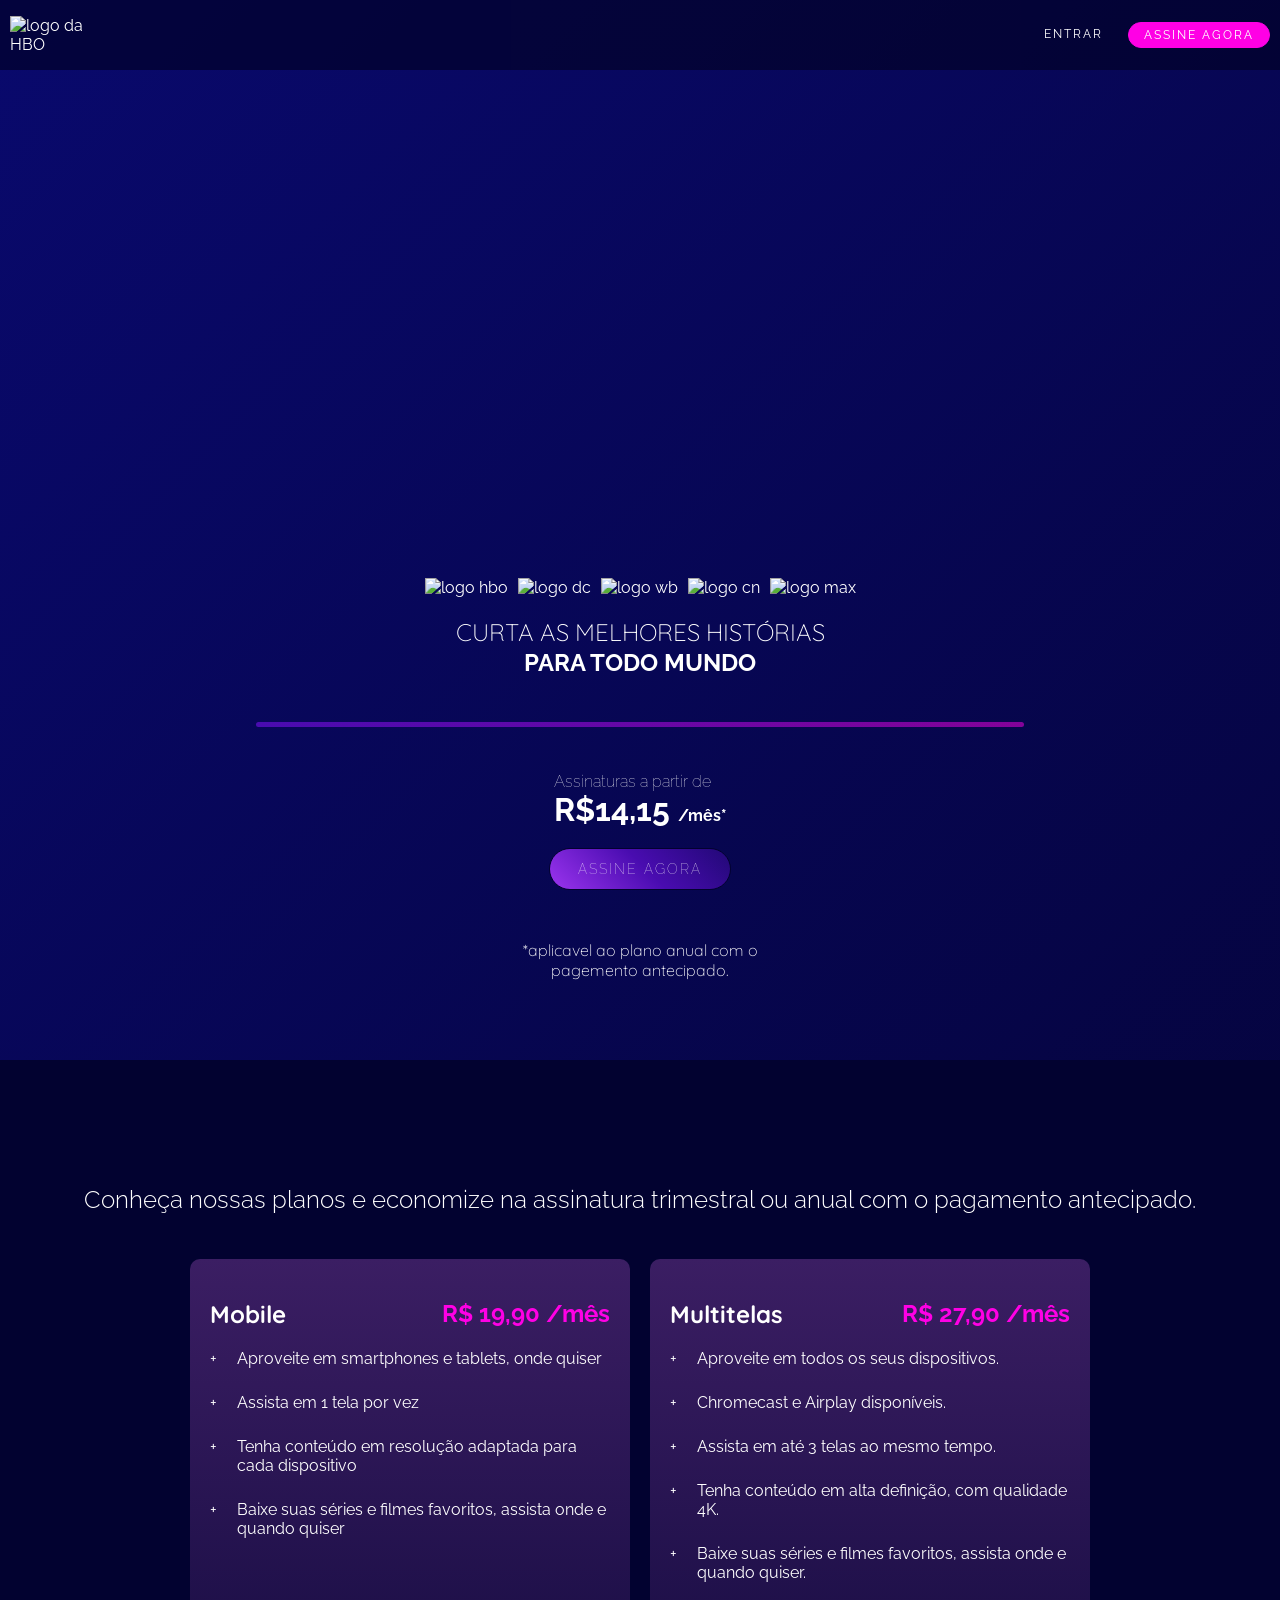
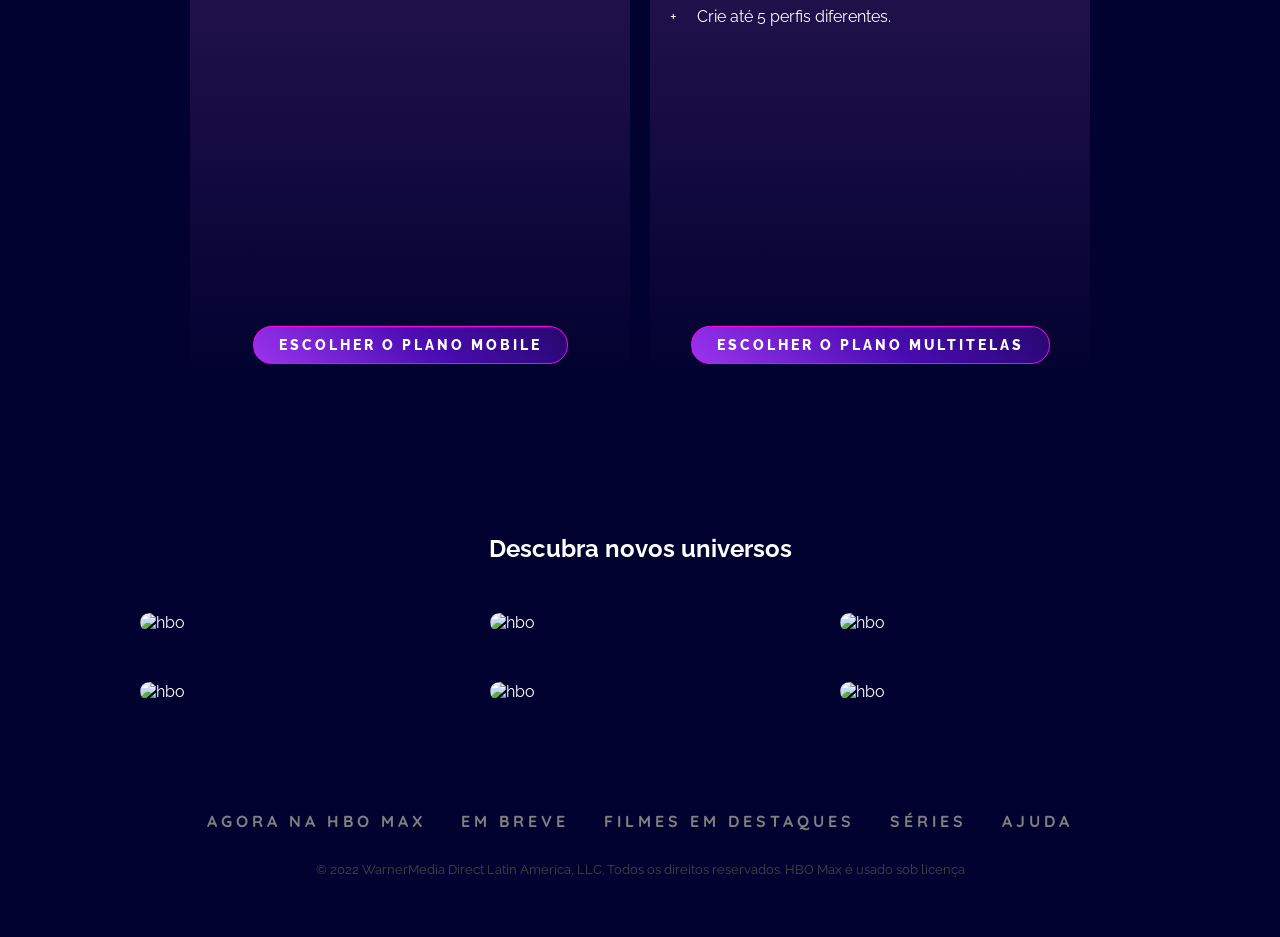
==== index.html @ 1f4e2efd "hbo-desktop version concluindo a primeira versão desktop" ====
<!-- TODO -->
<!DOCTYPE html>
<html lang="pt-br">

<head>
    <meta charset="UTF-8">
    <meta name="viewport" content="width=device-width, initial-scale=1.0">
    <title>Projeto</title>
    <link rel="stylesheet" href="assets/css/style.css">
</head>

<body>
    <header>
        <div class="header">
            <picture class="logo">
                <img src="assets/images/hbo-logo.svg" alt="logo da HBO">
            </picture>
            <div class="header-links">
                <a href="signIn.html" class="btn-header btn-geral">
                    Entrar
                </a>
                <a href="#assinar" class="btn-header btn-geral">
                    Assine Agora
                </a>
            </div>
        </div>
    </header>
    <main>
        <section>
            <div class="section-container section-first">
                <picture class="picture-demostration">
                    <img src="assets/images/hbo.png" alt="logo hbo">
                    <img src="assets/images/dc.png" alt="logo dc">
                    <img src="assets/images/wb.png" alt="logo wb">
                    <img src="assets/images/cartoon-network_neutral.png" alt="logo cn">
                    <img src="assets/images/max_originals.png" alt="logo max">
                </picture>
                <div class="text-first">
                    <h1 class="txt-first">
                        Curta as melhores histórias<br>
                        <span>
                            Para todo mundo
                        </span>
                    </h1>
                </div>
                <div class="bar"></div>
                <div class="prince-container">
                    <p class="prince-txt">
                        Assinaturas a partir de
                    </p>
                    <p class="prince-txt">
                        R$14,15 <span>/mês*</span>
                    </p>
                </div>

                <a href="#" class="btn-geral btn-section btn-section-first">
                    <span>Assine agora</span>
                </a>

                <div class="firstTerms-container">
                    <p class="firstTerms-text">
                        *aplicavel ao plano anual com o pagemento antecipado.
                    </p>
                </div>
            </div>
        </section>
        <!-- Secondary Section-->
        <section>
            <div class="section-container section-secondary bg">
                <div>
                    <h2 class="h2-aboutPlan">
                        Conheça nossas planos e economize na assinatura trimestral ou anual com o pagamento antecipado.
                    </h2>
                </div>
                <!--CARDY PRIMARY-->
                <div class="card-container">
                    <div class="card">
                        <div>
                            <div class="card-device">
                                <p class="txt-device">Mobile</p>
                                <p class="txt-value">R$ 19,90 /mês</p>
                            </div>
                            <div class="card-info">
                                <div class="txt-card">
                                    <p class="txt-benefits">+</p>
                                    <p class="txt-benefits">Aproveite em smartphones e tablets, onde quiser</p>
                                </div>
                                <div class="txt-card">
                                    <p class="txt-benefits">+</p>
                                    <p class="txt-benefits">Assista em 1 tela por vez</p>
                                </div>
                                <div class="txt-card">
                                    <p class="txt-benefits">+</p>
                                    <p class="txt-benefits">Tenha conteúdo em resolução adaptada para cada dispositivo
                                    </p>
                                </div>
                                <div class="txt-card">
                                    <p class="txt-benefits">+</p>
                                    <p class="txt-benefits">Baixe suas séries e filmes favoritos, assista onde e quando
                                        quiser
                                    </p>
                                </div>
                            </div>
                        </div>
                        <div class="btn-container">
                            <a href="#" class="btn-geral btn-section btn-plan">
                                <span>Escolher o plano mobile</span>
                            </a>
                        </div>
                    </div>
                    <!--CARD SECONDARY-->
                    <div class="card">
                        <div>
                            <div class="card-device">
                                <p class="txt-device">Multitelas</p>
                                <p class="txt-value">R$ 27,90 /mês</p>
                            </div>
                            <div class="card-info">
                                <div class="txt-card">
                                    <p class="txt-benefits">+</p>
                                    <p class="txt-benefits">Aproveite em todos os seus dispositivos.</p>
                                </div>
                                <div class="txt-card">
                                    <p class="txt-benefits">+</p>
                                    <p class="txt-benefits">Chromecast e Airplay disponíveis.</p>
                                </div>
                                <div class="txt-card">
                                    <p class="txt-benefits">+</p>
                                    <p class="txt-benefits">Assista em até 3 telas ao mesmo tempo.</p>
                                </div>
                                <div class="txt-card">
                                    <p class="txt-benefits">+</p>
                                    <p class="txt-benefits">Tenha conteúdo em alta definição, com qualidade 4K.</p>
                                </div>
                                <div class="txt-card">
                                    <p class="txt-benefits">+</p>
                                    <p class="txt-benefits">Baixe suas séries e filmes favoritos, assista onde e quando
                                        quiser.</p>
                                </div>
                                <div class="txt-card">
                                    <p class="txt-benefits">+</p>
                                    <p class="txt-benefits">Crie até 5 perfis diferentes.</p>
                                </div>
                            </div>
                        </div>
                        <div class="btn-container">
                            <a href="" class="btn-geral btn-section btn-plan">
                                <span>Escolher o plano multitelas</span>
                            </a>
                        </div>
                    </div>
                </div>
            </div>
        </section>
        <!--SECTION Tertiary-->
        <section>
            <div class="section-container section-tertiary bg">
                <div>
                    <h2>Descubra novos universos</h2>
                </div>
                <div class="cartas-container">
                    <picture class="container-img hbo-hover">
                        <img src="assets/images/hbo-default_0.webp" alt="hbo" class="img-defautl cartas-img ">
                        <img src="assets/images/hbo-hover_0.webp" alt="" class="hover-img cartas-img">
                    </picture>

                    <picture class="container-img hbo-hover">
                        <img src="assets/images/MAX-Default.webp" alt="hbo" class="img-defautl cartas-img ">
                        <img src="assets/images/MAX-Hover.webp" alt="" class="hover-img cartas-img">
                    </picture>

                    <picture class="container-img hbo-hover">
                        <img src="assets/images/DC_Default.webp" alt="hbo" class="img-defautl cartas-img ">
                        <img src="assets/images/DC-Hover.webp" alt="" class="hover-img cartas-img">
                    </picture>

                    <picture class="container-img hbo-hover">
                        <img src="assets/images/WB-Default.webp" alt="hbo" class="img-defautl cartas-img ">
                        <img src="assets/images/WB-Hover.webp" alt="" class="hover-img cartas-img">
                    </picture>

                    <picture class="container-img hbo-hover">
                        <img src="assets/images/CN-Default.webp" alt="hbo" class="img-defautl cartas-img ">
                        <img src="assets/images/CN-Hover.png" alt="" class="hover-img cartas-img">
                    </picture>
                    <picture class="container-img hbo-hover">
                        <img src="assets/images/UCL-Default.webp" alt="hbo" class="img-defautl cartas-img ">
                        <img src="assets/images/UCL-Hover.webp" alt="" class="hover-img cartas-img">
                    </picture>
                </div>
            </div>
        </section>
    </main>
    <footer class="bg">
        <div class="container-footer">
            <div class="nav-footer">
                <a href="https://www.hbomax.com/br/pt/sitemap" target="_blank">
                    <p class="txt-footer">
                        Agora na HBO MAX
                    </p>
                </a>
                <a href="" target="_blank">
                    <p class="txt-footer">
                        Em Breve
                    </p>
                </a>
                <a href="" target="_blank">
                    <p class="txt-footer">
                        Filmes Em Destaques
                    </p>
                </a>
                <a href="" target="_blank">
                    <p class="txt-footer">
                        Séries
                    </p>
                </a>
                <a href="https://help.hbomax.com/br" target="_blank">
                    <p class="txt-footer">
                        Ajuda
                    </p>
                </a>
            </div>
            <div class="container-coppy">
                <p class="txt-coppy">
                    © 2022 WarnerMedia Direct Latin America, LLC. Todos os direitos reservados. HBO Max é usado sob
                    licença
                </p>
            </div>
        </div>
        <div class="container-sociais">
            <img src="assets/images/fb_0.png" alt="">
            <img src="assets/images/twitter_0.png" alt="">
            <img src="assets/images/instagram_0.png" alt="">
            <img src="assets/images/youtube_0.png" alt="">
        </div>
    </footer>
</body>

</html>
---- assets/css/style.css ----
@import url('reset.css');
@import url('animation.css');

:root {
    --bg-black: #000;

}

body {
    margin: 0;
    min-height: 100vh;

    background: var(--primary-color);
}

header {
    position: fixed;
    z-index: 100;
    width: 100%;
    background: #020228af;
}

.header {
    height: 50px;
    display: flex;
    flex-direction: row;
    align-items: center;
    justify-content: space-between;

    margin: 10px;
}

.logo {
    width: 100px;
    height: 100%;
    display: flex;
    align-items: center;
    justify-content: center;


}

.header-links {
    display: flex;
    flex-direction: row;
    gap: 10px;
}

.btn-header {
    padding: 5px 15px;
    font-size: 12px;
    border-radius: 50px;

}

.btn-header:nth-of-type(1):hover {
    background: #fff;
    color: var(--primary-color);
    transition: .5s;
}

.btn-header:nth-of-type(2) {
    background: var(--secondary-color);
    border: 1px solid var(--secondary-color);
}

.btn-header:nth-of-type(2):hover {
    border: 1px solid #490cb0;
    background: transparent;

    transition: .5s;
}

/*
MAIN
*/
.section-container {
    display: flex;
    flex-direction: column;
    align-items: center;
    justify-content: center;
    gap: 20px;
    
    padding: 80px 0;
}

.section-first {
    height: 100vh;
    display: flex;
    flex-direction: column;
    align-items: center;
    justify-content: flex-end;

    background: var(--bg-color);
    background-size: 400% 400%;
    animation: bg-animation 10s alternate infinite;

    margin: 0 0 20px 0;
}

.picture-demostration {
    display: flex;
    flex-direction: row;
    align-items: center;
    gap: 10px;
}

.text-first {
    color: #fff;
    text-align: center;
    text-transform: uppercase;
}

.txt-first {
    font-weight: 100;
    font-family: "Quicksand", Arial, Helvetica, sans-serif;
}

.txt-first span {
    font-weight: 700;
}

.bar {
    width: 60vw;
    height: 5px;
    margin: 25px;

    border-radius: 50px;
    background: linear-gradient(to right, #490cb0, rgba(255, 0, 229, 0.5));
}

.prince-txt {
    font-weight: 100;
}

.prince-txt:nth-of-type(2) {
    font-weight: 700;
    font-size: 2em;
}

.prince-txt span {
    font-size: 1rem;
}

.btn-section-first {
    height: 30px;
    width: 160px;
    padding: 5px 10px;
    display: flex;
    align-items: center;
    justify-content: center;

    border: 1px solid var(--primary-color);
}

.firstTerms-text {
    width: 300px;
    margin-top: 30px;

    font-family: "Quicksand";
    text-align: center;
    font-weight: 100;
}

/*
SEGUNDA SECTION
*/

.section-secondary {
    display: flex;
    flex-direction: column;
    background: url(../images/background-movies-series.png);
    background-size: 180%;
}

.h2-aboutPlan {
    margin: 25px 0;
    text-align: center;
    font-size: 1.5rem;
    font-weight: 300;
}

.card-container {
    display: flex;
    flex-direction: row;
    justify-content: center;
    align-items: center;
    gap: 20px;
    width: 100%;
}

.card {
    background: var(--card-bg-color);
    border-radius: 10px;
    width: 400px;
    height: 75vh;
    padding: 20px;

    display: flex;
    flex-direction: column;
    justify-content: space-between;
    gap: 40px;
}

.card-device {
    display: flex;
    flex-direction: row;
    justify-content: space-between;

    font-size: 1.5rem;
    margin: 20px 0;
}

.card-info {
    display: flex;
    flex-direction: column;
    justify-content: space-between;
    gap: 25px;
}

.txt-device {
    font-family: var(--secondary-font);
    font-weight: 700;
}

.txt-value {
    color: var(--secondary-color);
    font-weight: 700;
}

.txt-card {
    display: flex;
    gap: 20px;
}

.btn-container {
    align-self: center;
}

.btn-plan {
    padding: 10px 25px;
    border: 1px solid var(--secondary-color);



    text-align: center;
}

.btn-plan {
    padding: 10px 25px;
    border: 1px solid var(--secondary-color);
    font-weight: 800;
    font-size: 14px;
    text-align: center;
    letter-spacing: 3px;
    text-transform: uppercase;
}
/*
Terceira Section
*/
.section-tertiary{
    overflow: hidden;
}
.cartas-container{
    display: grid;
    grid-template-columns: repeat(3, 1fr);
    grid-template-rows: 1fr, 1fr;
    gap: 50px;
    margin: 30px 0;
}
.container-img{
    position: relative;
}
.img-defautl{
    display: block;
    width: 100%;
}
.container-img img.hover-img {
  position: absolute;
  inset: 0;
  width: 100%;
  height: 100%;
  object-fit: cover; /* ← bom adicionar pra imagem não distorcer */
  opacity: 0;
  transition: opacity 0.4s ease; 
}

.container-img:hover img.hover-img {
  opacity: 1;
  transform: scale(1.1);
  transition: opacity 0.4s ease, transform 0.4s ease; /* ← mesma coisa aqui */
}
.cartas-img{
    width: 300px;
    height: 100%;
    border-radius: 10px;
    border: 0 solid transparent;
}

/*
FOOTER
*/
footer{
    display: flex;
    flex-direction: column;
    gap: 40px;
}
.container-footer{
    display: flex;
    flex-direction: column;
    gap: 30px;
}
.nav-footer{
    display: flex;
    flex: row;
    align-items: center;
    justify-content: center;
    gap: 35px;
}
.txt-footer{
    font-family: var(--secondary-font);
    font-weight: 700;
    text-transform: uppercase;

    letter-spacing: 4px;
    color: rgb(128, 128, 128);
    transition: color .7s ease;
}
.txt-footer:hover{
    color: #fff;
}
.container-coppy{
    display: flex;
    align-items: center;
    justify-content: center;
}
.txt-coppy{
    font-size: smaller;

    color: rgb(68, 68, 68);
}
.container-sociais{
    display: flex;
    align-items: center;
    justify-content: center;
    gap: 30px;

    padding: 0 0 20px 0;
}
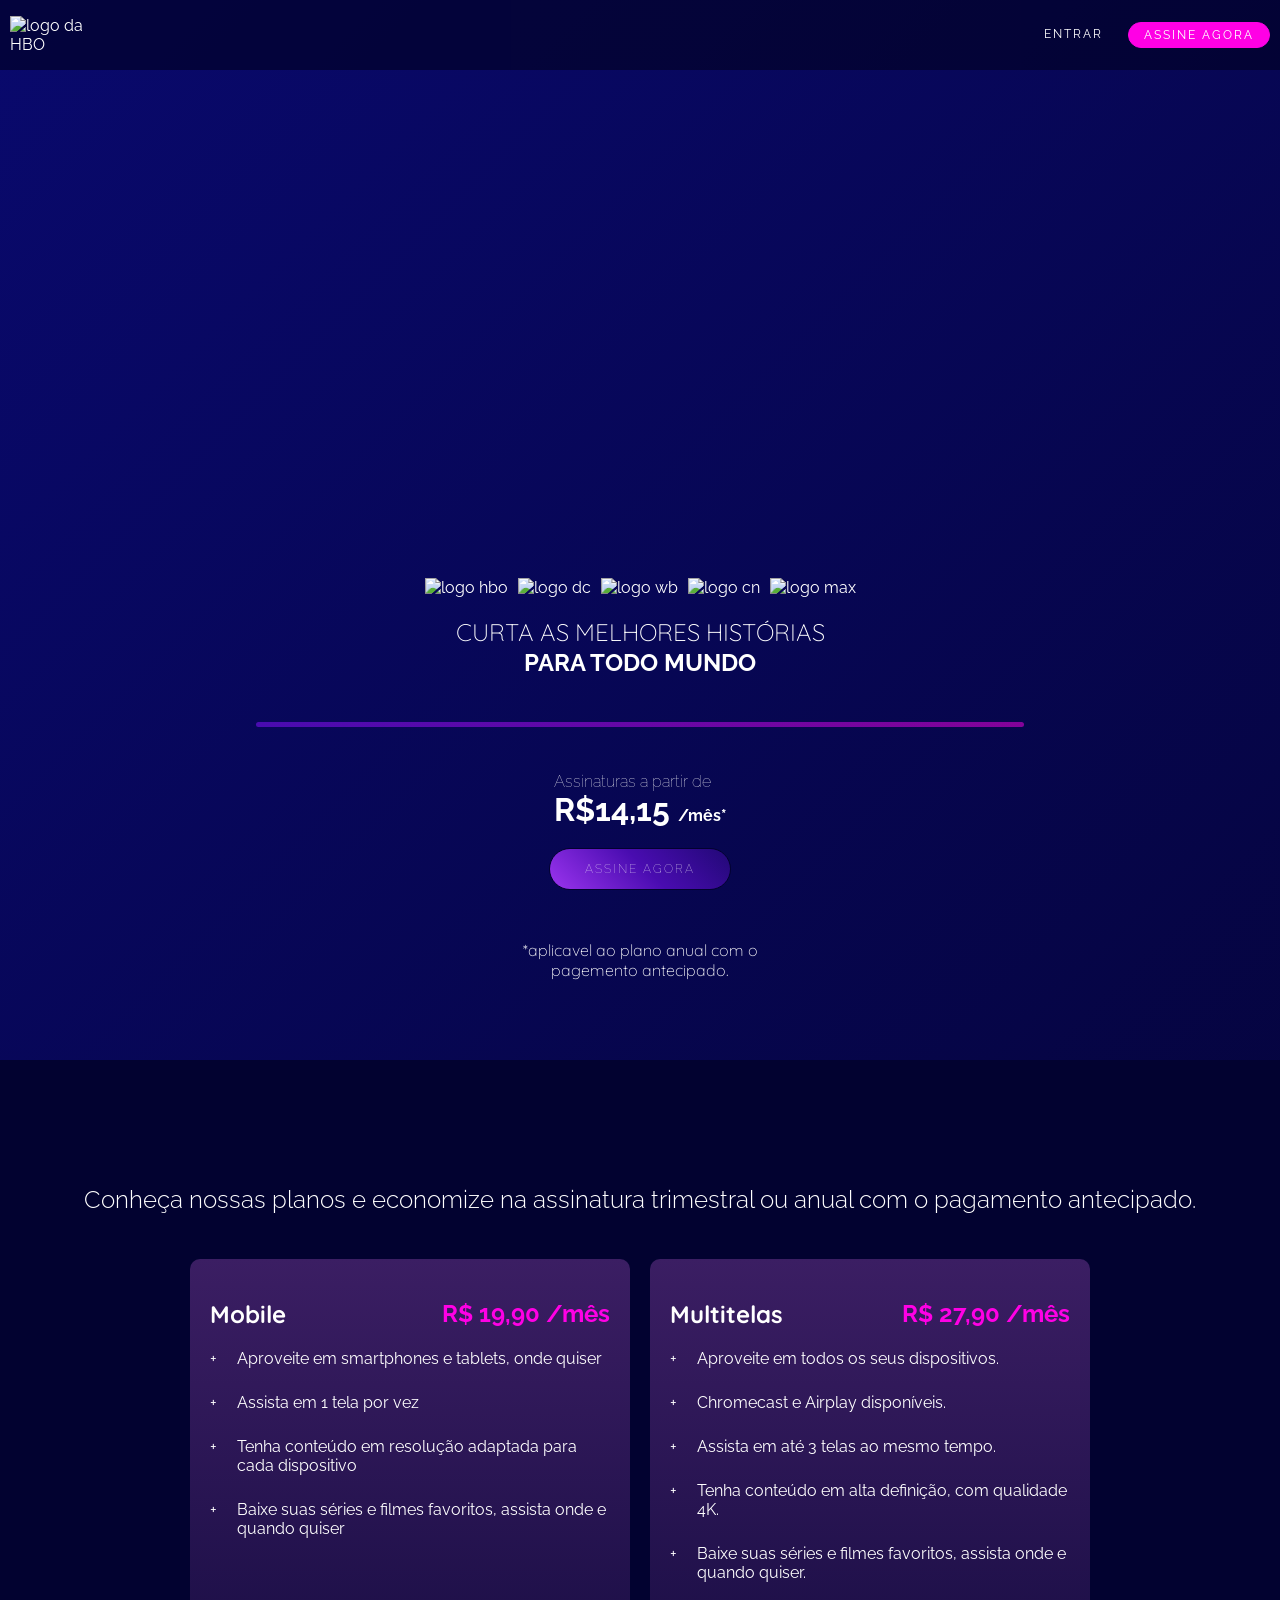
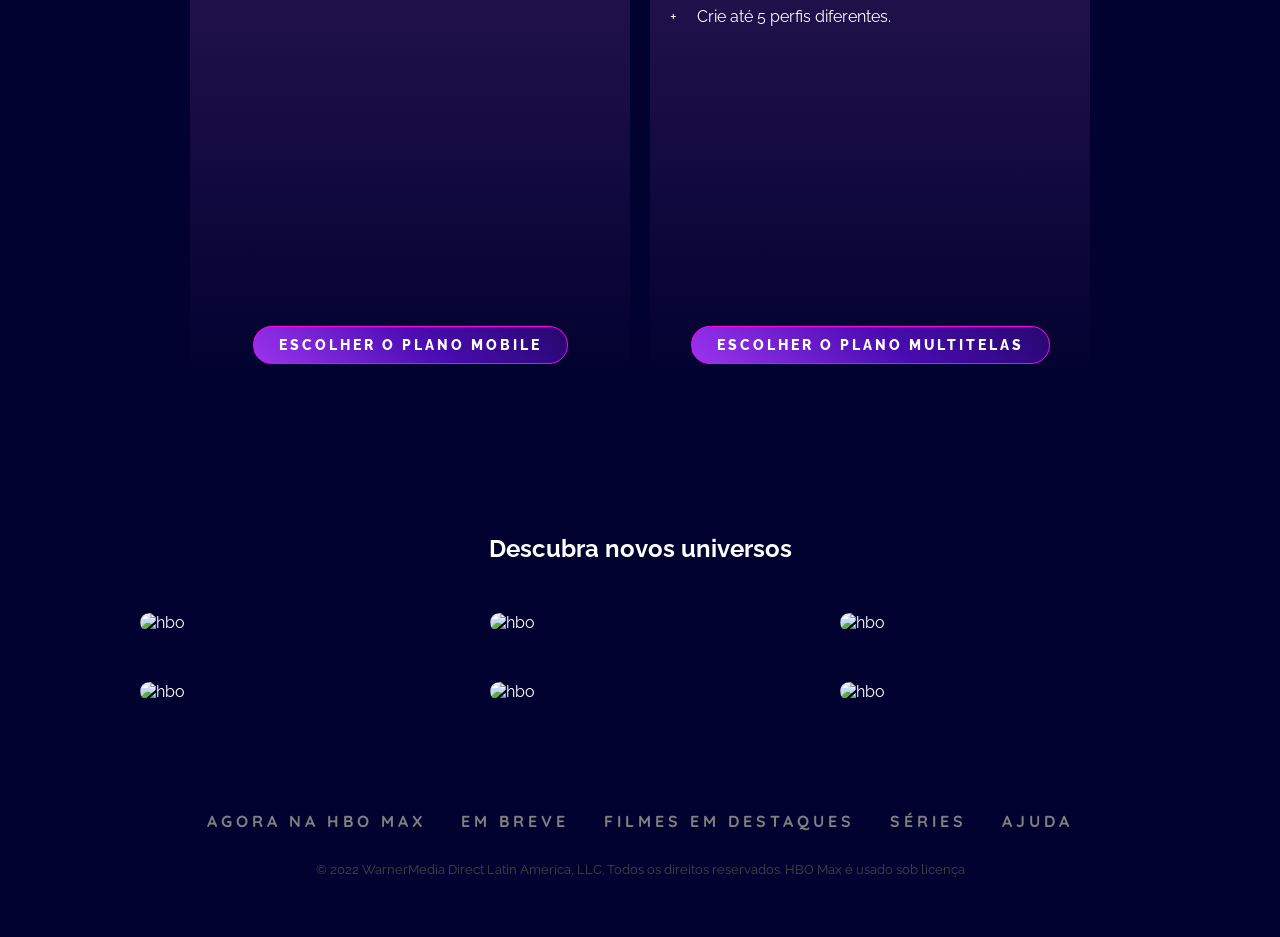
==== commit ca6bd0c3: "mobile version Versão mobile completa" ====
--- a/index.html
+++ b/index.html
@@ -7,6 +7,7 @@
     <meta name="viewport" content="width=device-width, initial-scale=1.0">
     <title>Projeto</title>
     <link rel="stylesheet" href="assets/css/style.css">
+    <link rel="stylesheet" href="assets/css/mobile.css" media="(max-width: 768px)">
 </head>
 
 <body>
@@ -155,38 +156,34 @@
         <!--SECTION Tertiary-->
         <section>
             <div class="section-container section-tertiary bg">
-                <div>
+                <div class="txt-cartas">
                     <h2>Descubra novos universos</h2>
                 </div>
-                <div class="cartas-container">
-                    <picture class="container-img hbo-hover">
-                        <img src="assets/images/hbo-default_0.webp" alt="hbo" class="img-defautl cartas-img ">
-                        <img src="assets/images/hbo-hover_0.webp" alt="" class="hover-img cartas-img">
-                    </picture>
-
-                    <picture class="container-img hbo-hover">
-                        <img src="assets/images/MAX-Default.webp" alt="hbo" class="img-defautl cartas-img ">
-                        <img src="assets/images/MAX-Hover.webp" alt="" class="hover-img cartas-img">
-                    </picture>
-
-                    <picture class="container-img hbo-hover">
-                        <img src="assets/images/DC_Default.webp" alt="hbo" class="img-defautl cartas-img ">
-                        <img src="assets/images/DC-Hover.webp" alt="" class="hover-img cartas-img">
-                    </picture>
-
-                    <picture class="container-img hbo-hover">
-                        <img src="assets/images/WB-Default.webp" alt="hbo" class="img-defautl cartas-img ">
-                        <img src="assets/images/WB-Hover.webp" alt="" class="hover-img cartas-img">
-                    </picture>
-
-                    <picture class="container-img hbo-hover">
-                        <img src="assets/images/CN-Default.webp" alt="hbo" class="img-defautl cartas-img ">
-                        <img src="assets/images/CN-Hover.png" alt="" class="hover-img cartas-img">
-                    </picture>
-                    <picture class="container-img hbo-hover">
-                        <img src="assets/images/UCL-Default.webp" alt="hbo" class="img-defautl cartas-img ">
-                        <img src="assets/images/UCL-Hover.webp" alt="" class="hover-img cartas-img">
-                    </picture>
+                    <div class="cartas-container">
+                        <picture class="container-img hbo-hover">
+                            <img src="assets/images/hbo-default_0.webp" alt="hbo" class="img-defautl cartas-img ">
+                            <img src="assets/images/hbo-hover_0.webp" alt="" class="hover-img cartas-img">
+                        </picture>
+                        <picture class="container-img hbo-hover">
+                            <img src="assets/images/MAX-Default.webp" alt="hbo" class="img-defautl cartas-img ">
+                            <img src="assets/images/MAX-Hover.webp" alt="" class="hover-img cartas-img">
+                        </picture>
+                        <picture class="container-img hbo-hover">
+                            <img src="assets/images/DC_Default.webp" alt="hbo" class="img-defautl cartas-img ">
+                            <img src="assets/images/DC-Hover.webp" alt="" class="hover-img cartas-img">
+                        </picture>
+                        <picture class="container-img hbo-hover">
+                            <img src="assets/images/WB-Default.webp" alt="hbo" class="img-defautl cartas-img ">
+                            <img src="assets/images/WB-Hover.webp" alt="" class="hover-img cartas-img">
+                        </picture>
+                        <picture class="container-img hbo-hover">
+                            <img src="assets/images/CN-Default.webp" alt="hbo" class="img-defautl cartas-img ">
+                            <img src="assets/images/CN-Hover.png" alt="" class="hover-img cartas-img">
+                        </picture>
+                        <picture class="container-img hbo-hover">
+                            <img src="assets/images/UCL-Default.webp" alt="hbo" class="img-defautl cartas-img ">
+                            <img src="assets/images/UCL-Hover.webp" alt="" class="hover-img cartas-img">
+                        </picture>
                 </div>
             </div>
         </section>
--- a/assets/css/mobile.css
+++ b/assets/css/mobile.css
@@ -0,0 +1,363 @@
+@import url('reset.css');
+@import url('animation.css');
+
+:root {
+    --bg-black: #000;
+
+}
+
+body {
+    margin: 0;
+    min-height: 100vh;
+
+    background: var(--primary-color);
+}
+
+header {
+    position: fixed;
+    z-index: 100;
+    width: 100%;
+    background: #020228af;
+}
+
+.header {
+    display: flex;
+    flex-direction: column;
+    gap: 20px;
+    padding-bottom: 15px;
+}
+
+.logo {
+    width: 100px;
+    height: 100%;
+    display: flex;
+    align-items: center;
+    justify-content: center;
+
+
+}
+
+.header-links {
+    display: flex;
+    flex-direction: row;
+    gap: 10px;
+}
+
+.btn-header {
+    padding: 5px 15px;
+    font-size: 12px;
+    border-radius: 50px;
+
+}
+
+.btn-header:nth-of-type(1) {
+    background: #fff;
+    color: var(--primary-color);
+}
+
+.btn-header:nth-of-type(2) {
+    background: var(--secondary-color);
+    border: 1px solid var(--secondary-color);
+}
+
+.btn-header:nth-of-type(2):hover {
+    border: 1px solid #490cb0;
+    background: transparent;
+
+    transition: .5s;
+}
+
+/*
+MAIN
+*/
+.section-container {
+    display: flex;
+    flex-direction: column;
+    align-items: center;
+    justify-content: center;
+    gap: 20px;
+}
+
+.section-first {
+    height: 90vh;
+    display: flex;
+    flex-direction: column;
+    align-items: center;
+    justify-content: flex-end;
+
+    background: var(--bg-color);
+    background-size: 400% 400%;
+    animation: bg-animation 10s alternate infinite;
+
+    margin: 0 0 20px 0;
+}
+
+.picture-demostration {
+    display: flex;
+    flex-direction: row;
+    align-items: center;
+    gap: 10px;
+    height: auto;
+}
+.picture-demostration img {
+    width: 60px;
+}
+.picture-demostration img:nth-of-type(3) {
+    width: 30px;
+}
+
+.text-first {
+    color: #fff;
+    text-align: center;
+    text-transform: uppercase;
+}
+
+.txt-first {
+    font-weight: 100;
+    font-family: "Quicksand", Arial, Helvetica, sans-serif;
+}
+
+.txt-first span {
+    font-weight: 700;
+}
+
+.bar {
+    width: 60vw;
+    height: 5px;
+    margin: 25px;
+
+    border-radius: 50px;
+    background: linear-gradient(to right, #490cb0, rgba(255, 0, 229, 0.5));
+}
+
+.prince-txt {
+    font-weight: 100;
+}
+
+.prince-txt:nth-of-type(2) {
+    font-weight: 700;
+    font-size: 2em;
+}
+
+.prince-txt span {
+    font-size: 1rem;
+}
+
+.btn-section-first {
+    height: 30px;
+    width: 160px;
+    padding: 5px 10px;
+    display: flex;
+    align-items: center;
+    justify-content: center;
+
+    border: 1px solid var(--primary-color);
+}
+
+.firstTerms-text {
+    width: 300px;
+    margin-top: 30px;
+
+    font-family: "Quicksand";
+    text-align: center;
+    font-weight: 100;
+}
+
+/*
+SEGUNDA SECTION
+*/
+
+.section-secondary {
+    display: flex;
+    flex-direction: column;
+    background: url(../images/background-movies-series.png);
+    background-size: 180%;
+}
+
+.h2-aboutPlan {
+    margin: 25px 0;
+    text-align: center;
+    font-size: 1.5rem;
+    font-weight: 300;
+}
+
+.card-container {
+    display: flex;
+    flex-direction: column;
+    justify-content: center;
+    align-items: center;
+    gap: 20px;
+    width: 100%;
+}
+
+.card {
+    background: var(--card-bg-color);
+    border-radius: 10px;
+    width: 300px;
+    height: 75vh;
+    padding: 20px;
+
+    display: flex;
+    flex-direction: column;
+    justify-content: space-between;
+    gap: 40px;
+}
+
+.card-device {
+    display: flex;
+    flex-direction: row;
+    justify-content: space-between;
+
+    font-size: 1.5rem;
+    margin: 20px 0;
+}
+
+.card-info {
+    display: flex;
+    flex-direction: column;
+    justify-content: space-between;
+    gap: 25px;
+}
+
+.txt-device {
+    font-family: var(--secondary-font);
+    font-weight: 700;
+}
+
+.txt-value {
+    color: var(--secondary-color);
+    font-weight: 700;
+}
+
+.txt-card {
+    display: flex;
+    gap: 20px;
+}
+
+.btn-container {
+    align-self: center;
+}
+.btn-plan {
+    padding: 10px 25px;
+    border: 1px solid var(--secondary-color);
+}
+.btn-plan span {
+    font-weight: 800;
+    font-size: x-small;
+    text-align: center;
+    letter-spacing: 3px;
+    text-transform: uppercase;
+
+    width: 250px;
+}
+
+
+/*  Terceira Section  */
+.section-tertiary{
+    display: flex;
+    flex-direction: column;
+    gap: 35px;
+
+    overflow-x: scroll;
+    padding: 0;
+    margin: 0;
+}
+.txt-cartas{
+    display: flex;
+    align-items: center;
+    justify-content: center;
+    height: 70px;
+}
+.txt-cartas h2{
+    padding: 15px 0;
+    position: absolute;
+}
+.cartas-container {
+    display: flex;
+    flex-direction: row;
+    flex-wrap: nowrap;
+    gap: 15px;
+    width: 280px;
+    margin: 0;
+}
+.container-img {
+    min-width: 200px;
+    flex-shrink: 0;
+}
+.img-defautl{
+    display: block;
+    width: 100%;
+}
+.container-img img.hover-img {
+    position: absolute;
+    inset: 0;
+    width: 100%;
+    height: 100%;
+    opacity: 0;
+    transition: opacity 0.4s ease;
+}
+
+.container-img:hover img.hover-img {
+    opacity: 1;
+    transition: opacity 0.7s ease;
+}
+.cartas-img {
+    width: 230px;
+    height: 100%;
+    border-radius: 10px;
+    border: 0 solid transparent;
+}
+/*
+FOOTER
+*/
+footer{
+    display: flex;
+    flex-direction: column;
+    gap: 10px;
+
+    margin-top: 20px;
+}
+.container-footer{
+    display: flex;
+    flex-direction: column;
+    gap: 30px;
+}
+.nav-footer{
+    display: flex;
+    flex-direction: column;
+    align-items: center;
+    justify-content: center;
+    gap: 20px;
+}
+.txt-footer{
+    font-size: x-small;
+    font-family: var(--secondary-font);
+    font-weight: 700;
+    text-transform: uppercase;
+
+    letter-spacing: 4px;
+    color: rgb(128, 128, 128);
+    transition: color .7s ease;
+}
+.txt-footer:hover{
+    color: #fff;
+}
+.container-coppy{
+    display: flex;
+    align-items: center;
+    justify-content: center;
+}
+.txt-coppy{
+    font-size: x-small;
+    margin: 0 10px;
+    text-align: center;
+    color: rgb(68, 68, 68);
+}
+.container-sociais{
+    display: flex;
+    align-items: center;
+    justify-content: center;
+    gap: 30px;
+
+    padding: 0 0 20px 0;
+}
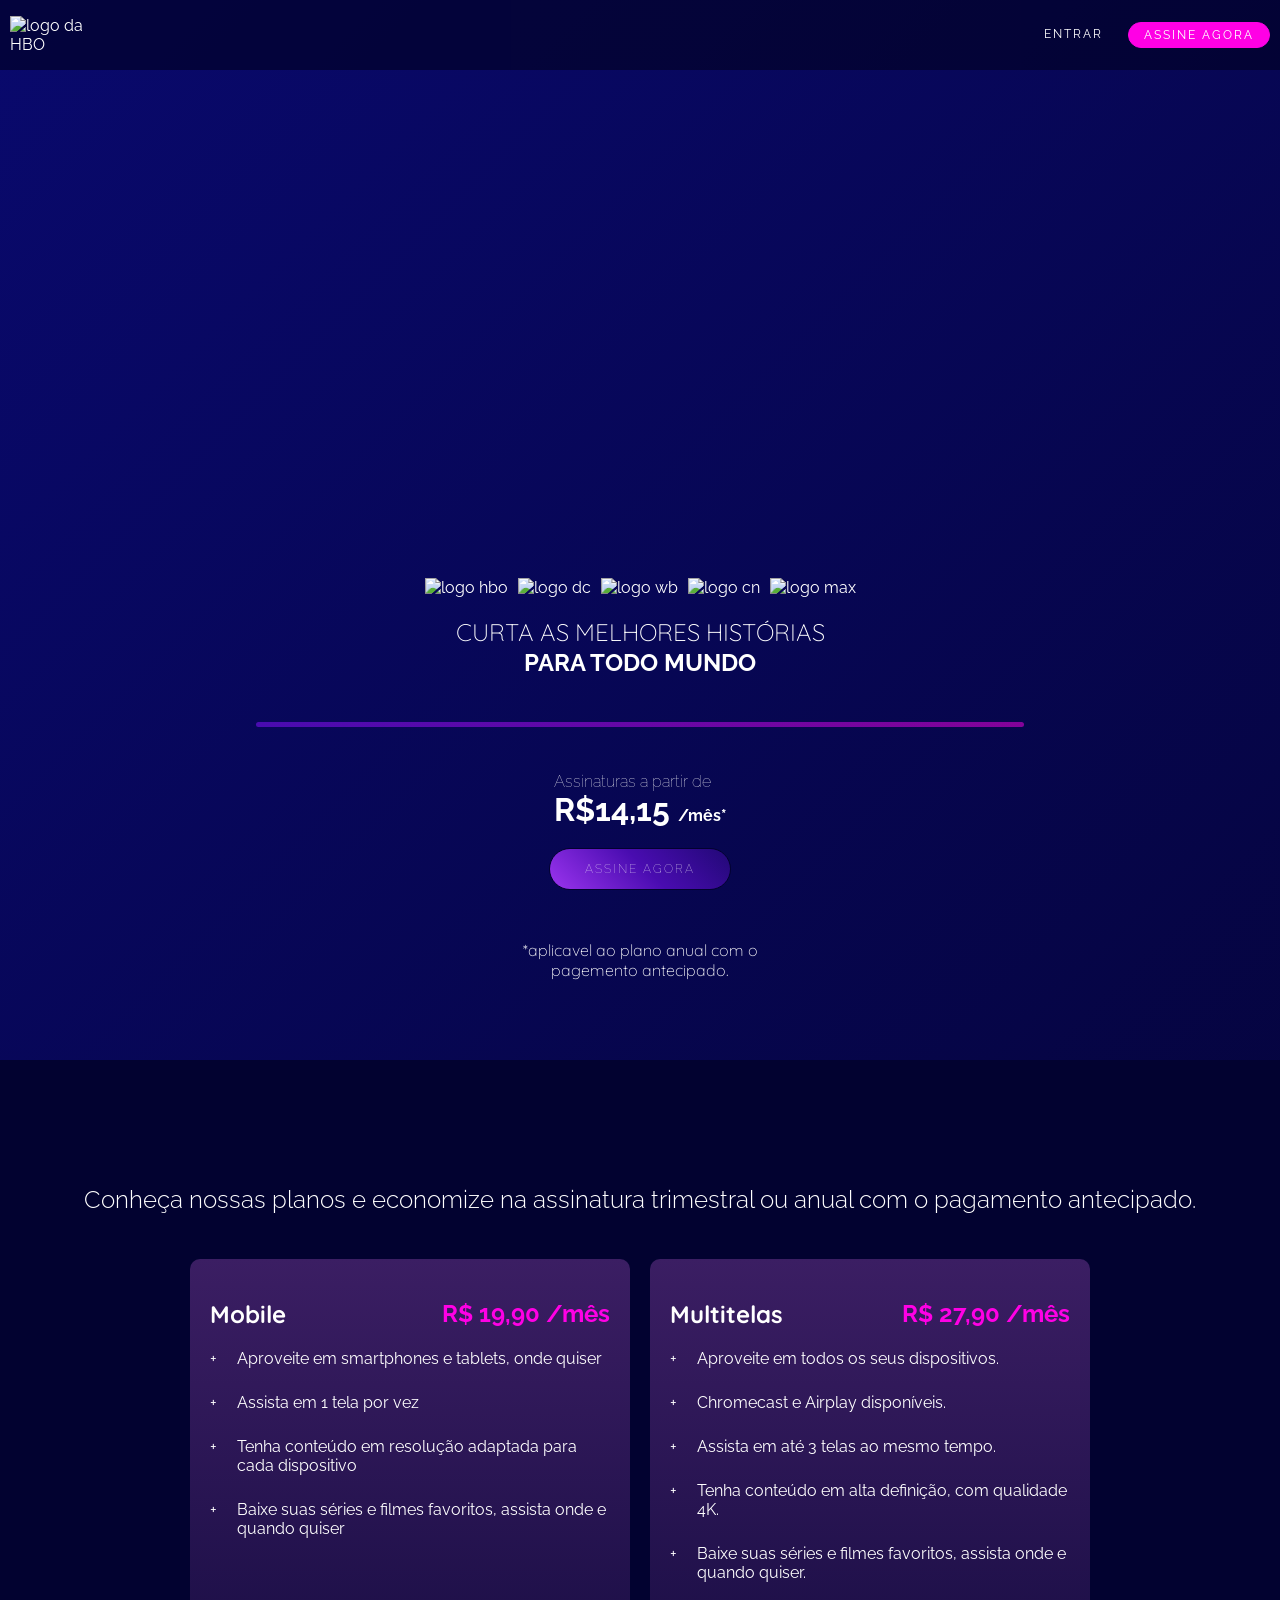
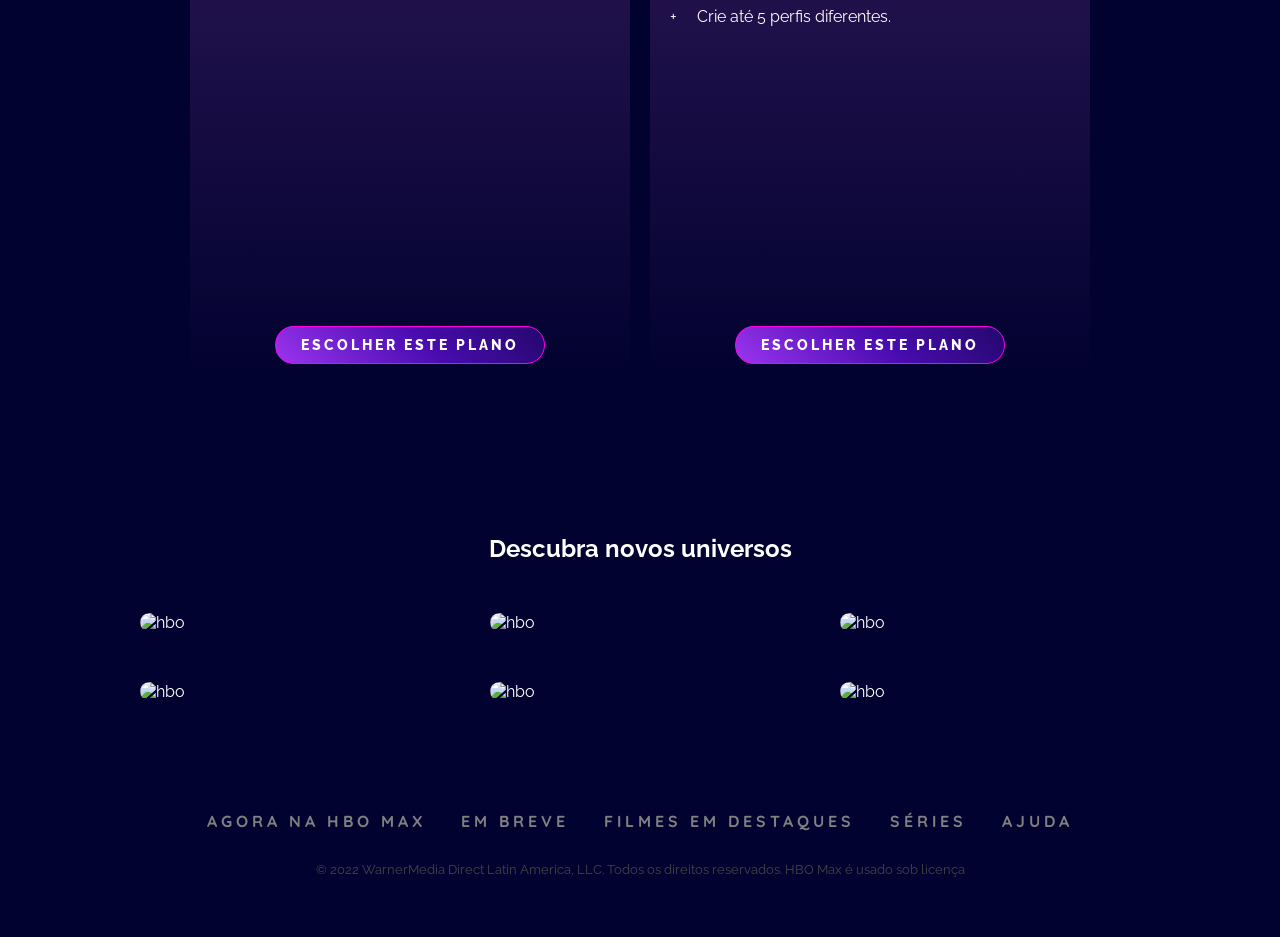
==== commit 6d56ddb6: "index estilizado versão mobile e desktop feita" ====
--- a/index.html
+++ b/index.html
@@ -105,7 +105,7 @@
                         </div>
                         <div class="btn-container">
                             <a href="#" class="btn-geral btn-section btn-plan">
-                                <span>Escolher o plano mobile</span>
+                                <span>Escolher Este plano</span>
                             </a>
                         </div>
                     </div>
@@ -146,7 +146,7 @@
                         </div>
                         <div class="btn-container">
                             <a href="" class="btn-geral btn-section btn-plan">
-                                <span>Escolher o plano multitelas</span>
+                                <span>Escolher Este plano</span>
                             </a>
                         </div>
                     </div>
--- a/assets/css/style.css
+++ b/assets/css/style.css
@@ -100,7 +100,6 @@
 
 .picture-demostration {
     display: flex;
-    flex-direction: row;
     align-items: center;
     gap: 10px;
 }
@@ -236,16 +235,6 @@
 .btn-container {
     align-self: center;
 }
-
-.btn-plan {
-    padding: 10px 25px;
-    border: 1px solid var(--secondary-color);
-
-
-
-    text-align: center;
-}
-
 .btn-plan {
     padding: 10px 25px;
     border: 1px solid var(--secondary-color);
@@ -255,9 +244,7 @@
     letter-spacing: 3px;
     text-transform: uppercase;
 }
-/*
-Terceira Section
-*/
+/*  Terceira Section  */
 .section-tertiary{
     overflow: hidden;
 }
@@ -288,7 +275,7 @@
 .container-img:hover img.hover-img {
   opacity: 1;
   transform: scale(1.1);
-  transition: opacity 0.4s ease, transform 0.4s ease; /* ← mesma coisa aqui */
+  transition: opacity 0.4s ease, transform 0.7s ease; /* ← mesma coisa aqui */
 }
 .cartas-img{
     width: 300px;
--- a/assets/css/mobile.css
+++ b/assets/css/mobile.css
@@ -1,9 +1,13 @@
-@import url('reset.css');
-@import url('animation.css');
+@import url(reset.css);
+@import url(animation.css);
+@import url(style.css);
 
 :root {
     --bg-black: #000;
 
+}
+*{
+    font-size: 10px;
 }
 
 body {
@@ -79,25 +83,27 @@
 }
 
 .section-first {
-    height: 90vh;
-    display: flex;
-    flex-direction: column;
-    align-items: center;
-    justify-content: flex-end;
+    height: 80vh;
+    display: flex;
+    flex-direction: column;
+    align-items: center;
+    justify-content: center;
 
     background: var(--bg-color);
     background-size: 400% 400%;
     animation: bg-animation 10s alternate infinite;
 
-    margin: 0 0 20px 0;
 }
 
 .picture-demostration {
     display: flex;
     flex-direction: row;
-    align-items: center;
+    flex-wrap: wrap;
+    align-items: center;
+    justify-content: center;
     gap: 10px;
-    height: auto;
+
+    max-width: 270px;
 }
 .picture-demostration img {
     width: 60px;
@@ -176,6 +182,8 @@
 
 .h2-aboutPlan {
     margin: 25px 0;
+    width: 270px;
+
     text-align: center;
     font-size: 1.5rem;
     font-weight: 300;
@@ -193,8 +201,8 @@
 .card {
     background: var(--card-bg-color);
     border-radius: 10px;
-    width: 300px;
-    height: 75vh;
+    width: 240px;
+    height: 45vh;
     padding: 20px;
 
     display: flex;
@@ -238,24 +246,26 @@
     align-self: center;
 }
 .btn-plan {
-    padding: 10px 25px;
     border: 1px solid var(--secondary-color);
-}
-.btn-plan span {
-    font-weight: 800;
-    font-size: x-small;
+    max-width: 280px;
+    width: 250px;
+}
+.btn-plan span{
+    font-weight: 600;
+    font-size: 9px;
     text-align: center;
     letter-spacing: 3px;
     text-transform: uppercase;
-
-    width: 250px;
 }
 
 
 /*  Terceira Section  */
 .section-tertiary{
-    display: flex;
-    flex-direction: column;
+    max-width: 100%;
+    display: flex;
+    flex-direction: column;
+    align-items: center;
+    justify-content: center;
     gap: 35px;
 
     overflow-x: scroll;
@@ -269,6 +279,8 @@
     height: 70px;
 }
 .txt-cartas h2{
+    font-size: 1.3rem;
+
     padding: 15px 0;
     position: absolute;
 }
@@ -348,9 +360,12 @@
     justify-content: center;
 }
 .txt-coppy{
+    margin: 0 10px;
+    width: 270px;
     font-size: x-small;
-    margin: 0 10px;
-    text-align: center;
+    text-align: center;
+    
+
     color: rgb(68, 68, 68);
 }
 .container-sociais{
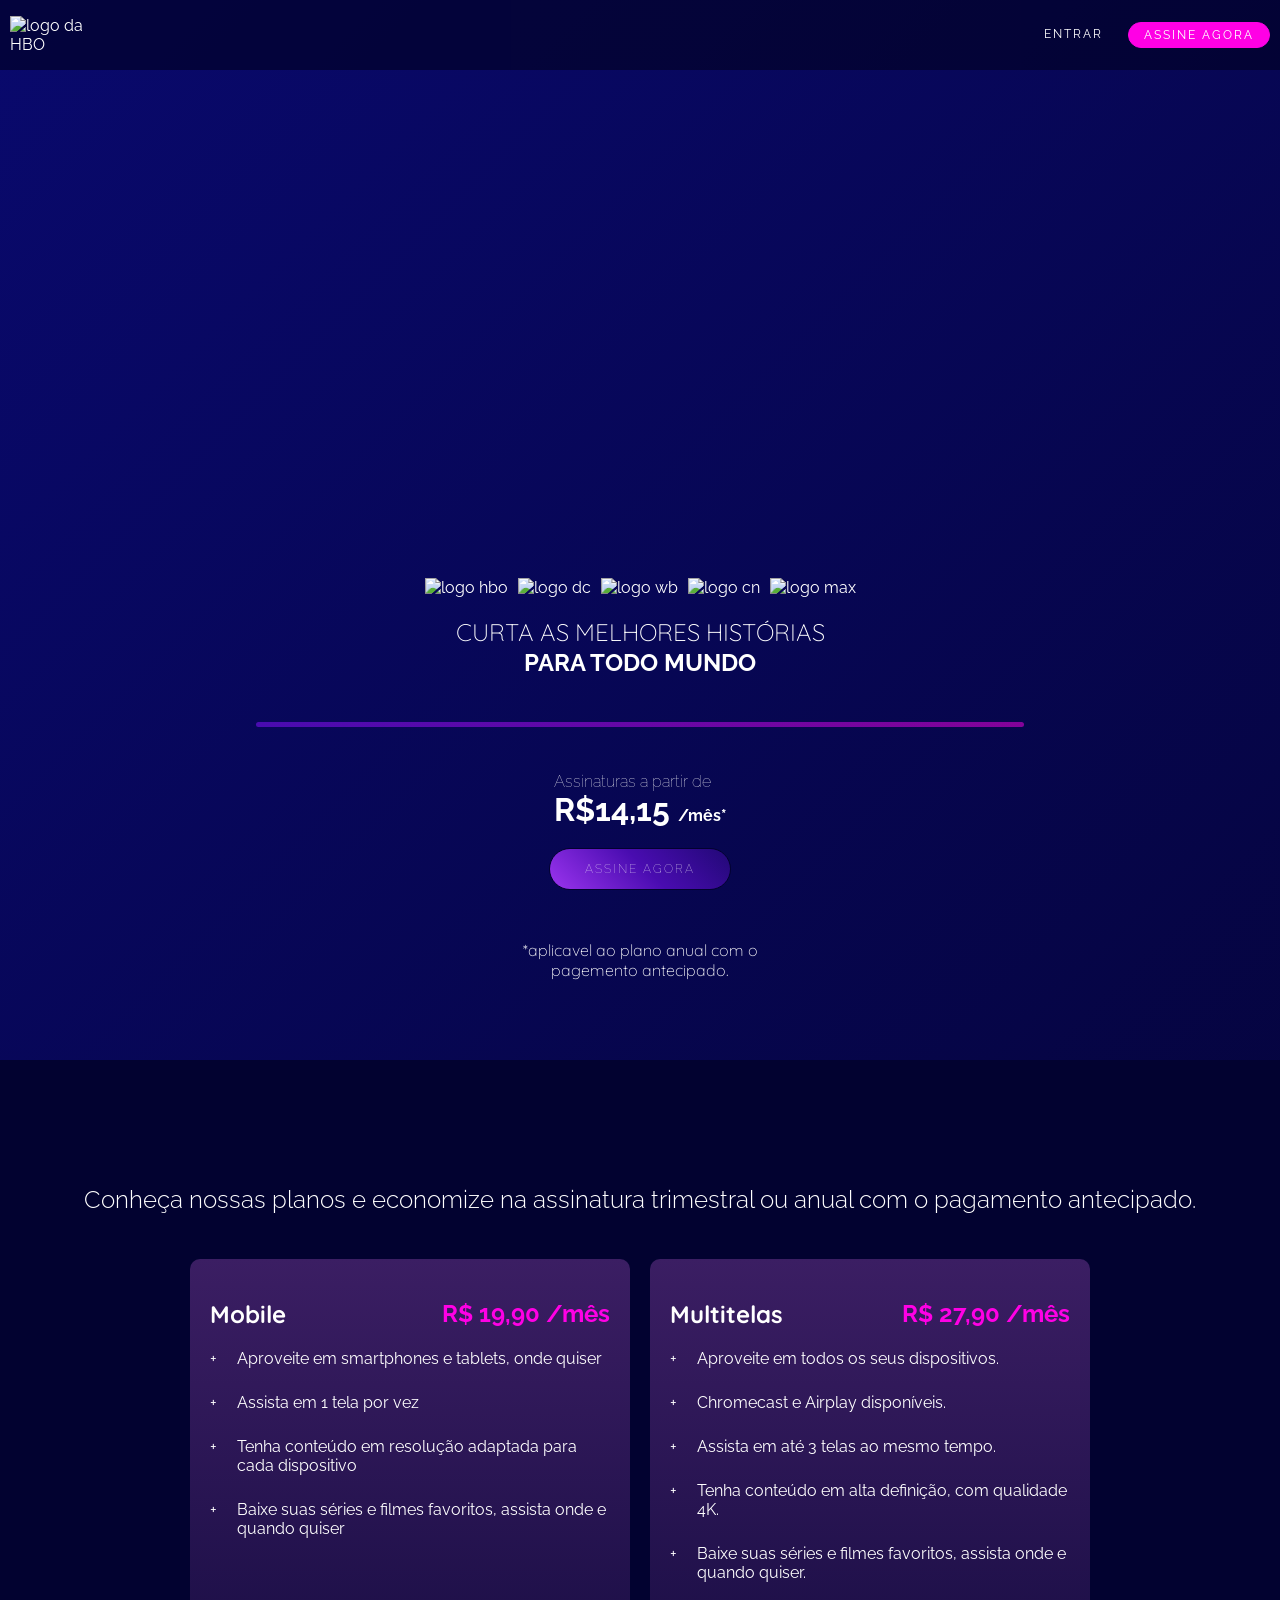
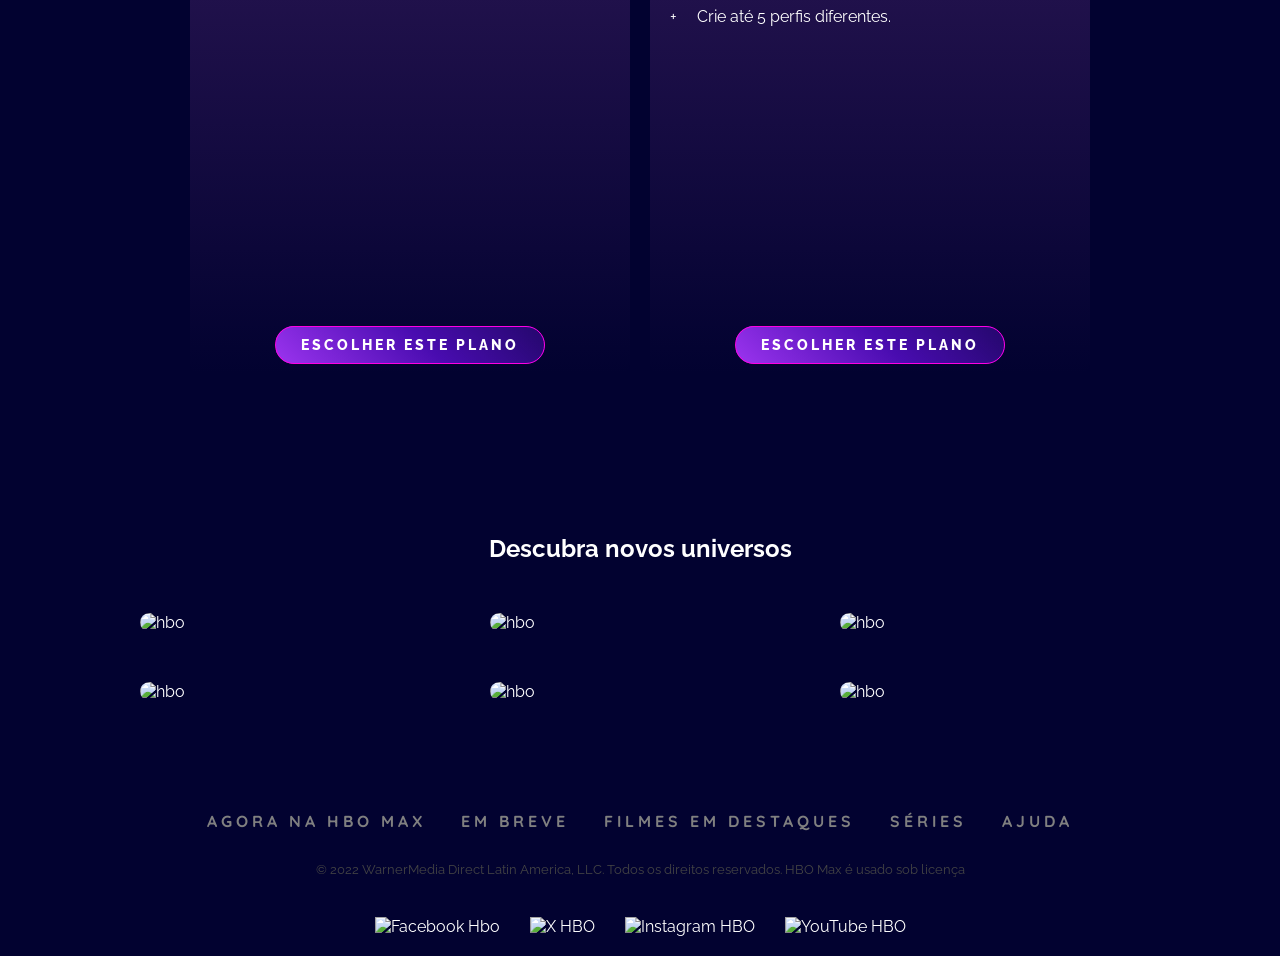
==== commit 1dd5c421: "Update index.html" ====
--- a/index.html
+++ b/index.html
@@ -196,17 +196,17 @@
                         Agora na HBO MAX
                     </p>
                 </a>
-                <a href="" target="_blank">
+                <a href="https://www.hbomax.com/br/pt" target="_blank">
                     <p class="txt-footer">
                         Em Breve
                     </p>
                 </a>
-                <a href="" target="_blank">
+                <a href="https://www.hbomax.com/br/pt" target="_blank">
                     <p class="txt-footer">
                         Filmes Em Destaques
                     </p>
                 </a>
-                <a href="" target="_blank">
+                <a href="https://www.hbomax.com/br/pt" target="_blank">
                     <p class="txt-footer">
                         Séries
                     </p>
@@ -225,10 +225,18 @@
             </div>
         </div>
         <div class="container-sociais">
-            <img src="assets/images/fb_0.png" alt="">
-            <img src="assets/images/twitter_0.png" alt="">
-            <img src="assets/images/instagram_0.png" alt="">
-            <img src="assets/images/youtube_0.png" alt="">
+            <a href="#">
+                <img src="assets/images/fb_0.png" alt="Facebook Hbo">
+            </a>
+            <a href="https://x.com/HBOMaxBR">
+                <img src="assets/images/twitter_0.png" alt="X HBO">
+            </a>
+            <a href="https://www.instagram.com/hbomax/">
+                <img src="assets/images/instagram_0.png" alt="Instagram HBO">
+            </a>
+            <a href="https://www.youtube.com/c/hbomaxbr">
+                <img src="assets/images/youtube_0.png" alt="YouTube HBO">
+            </a>
         </div>
     </footer>
 </body>
--- a/assets/css/style.css
+++ b/assets/css/style.css
@@ -333,4 +333,4 @@
     gap: 30px;
 
     padding: 0 0 20px 0;
-}+}
--- a/assets/css/mobile.css
+++ b/assets/css/mobile.css
@@ -4,7 +4,6 @@
 
 :root {
     --bg-black: #000;
-
 }
 *{
     font-size: 10px;
